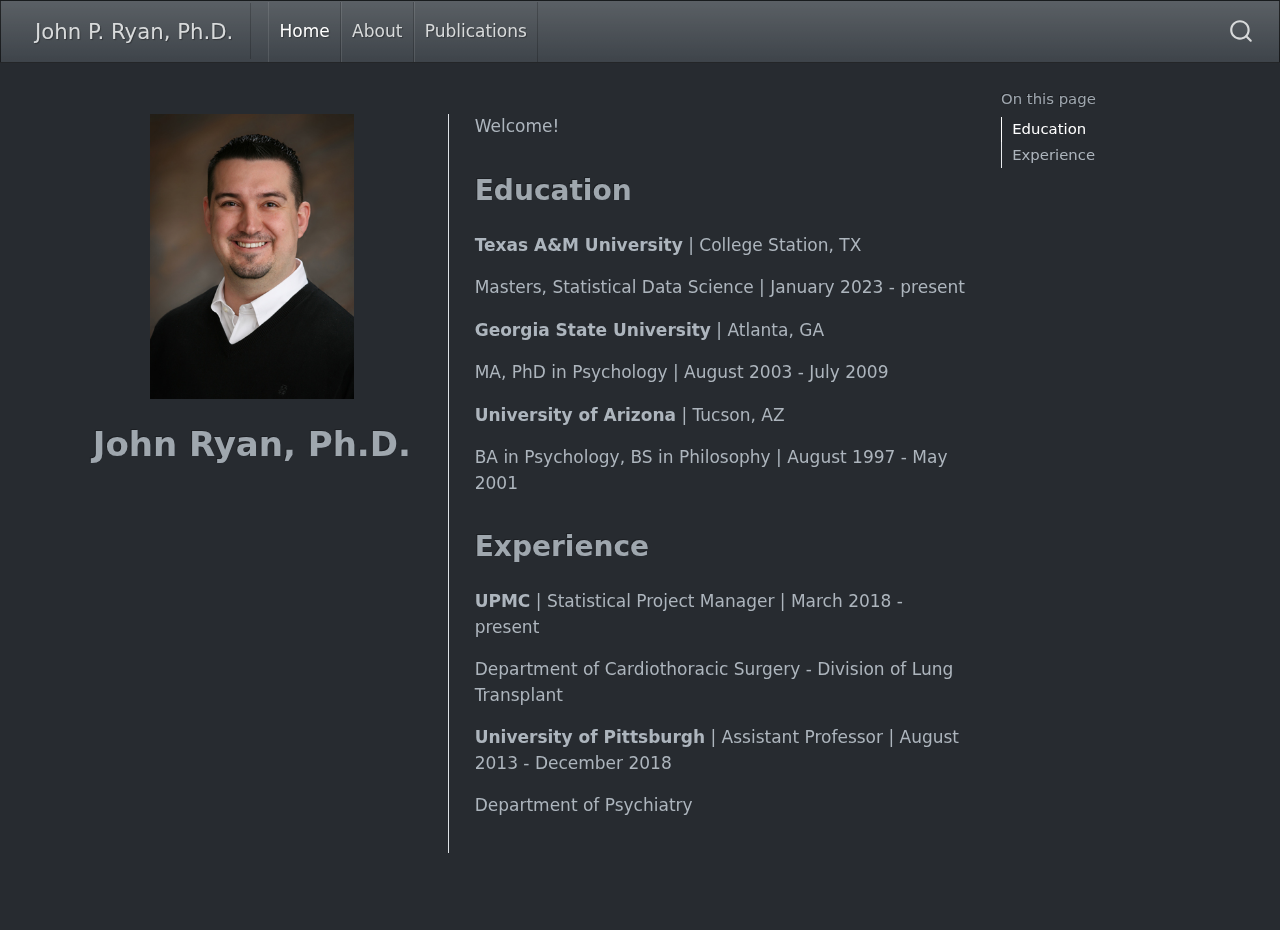
==== docs/index.html @ 3ddfb790 "12:10p" ====
<!DOCTYPE html>
<html xmlns="http://www.w3.org/1999/xhtml" lang="en" xml:lang="en"><head>

<meta charset="utf-8">
<meta name="generator" content="quarto-1.3.353">

<meta name="viewport" content="width=device-width, initial-scale=1.0, user-scalable=yes">


<title>John P. Ryan, Ph.D.&nbsp;- John Ryan, Ph.D.</title>
<style>
code{white-space: pre-wrap;}
span.smallcaps{font-variant: small-caps;}
div.columns{display: flex; gap: min(4vw, 1.5em);}
div.column{flex: auto; overflow-x: auto;}
div.hanging-indent{margin-left: 1.5em; text-indent: -1.5em;}
ul.task-list{list-style: none;}
ul.task-list li input[type="checkbox"] {
  width: 0.8em;
  margin: 0 0.8em 0.2em -1em; /* quarto-specific, see https://github.com/quarto-dev/quarto-cli/issues/4556 */ 
  vertical-align: middle;
}
</style>


<script src="site_libs/quarto-nav/quarto-nav.js"></script>
<script src="site_libs/quarto-nav/headroom.min.js"></script>
<script src="site_libs/clipboard/clipboard.min.js"></script>
<script src="site_libs/quarto-search/autocomplete.umd.js"></script>
<script src="site_libs/quarto-search/fuse.min.js"></script>
<script src="site_libs/quarto-search/quarto-search.js"></script>
<meta name="quarto:offset" content="./">
<script src="site_libs/quarto-html/quarto.js"></script>
<script src="site_libs/quarto-html/popper.min.js"></script>
<script src="site_libs/quarto-html/tippy.umd.min.js"></script>
<link href="site_libs/quarto-html/tippy.css" rel="stylesheet">
<link href="site_libs/quarto-html/quarto-syntax-highlighting-dark.css" rel="stylesheet" id="quarto-text-highlighting-styles">
<script src="site_libs/bootstrap/bootstrap.min.js"></script>
<link href="site_libs/bootstrap/bootstrap-icons.css" rel="stylesheet">
<link href="site_libs/bootstrap/bootstrap.min.css" rel="stylesheet" id="quarto-bootstrap" data-mode="dark">
<script id="quarto-search-options" type="application/json">{
  "location": "navbar",
  "copy-button": false,
  "collapse-after": 3,
  "panel-placement": "end",
  "type": "overlay",
  "limit": 20,
  "language": {
    "search-no-results-text": "No results",
    "search-matching-documents-text": "matching documents",
    "search-copy-link-title": "Copy link to search",
    "search-hide-matches-text": "Hide additional matches",
    "search-more-match-text": "more match in this document",
    "search-more-matches-text": "more matches in this document",
    "search-clear-button-title": "Clear",
    "search-detached-cancel-button-title": "Cancel",
    "search-submit-button-title": "Submit"
  }
}</script>


<link rel="stylesheet" href="styles.css">
</head>

<body class="nav-fixed">

<div id="quarto-search-results"></div>
  <header id="quarto-header" class="headroom fixed-top">
    <nav class="navbar navbar-expand-lg navbar-dark ">
      <div class="navbar-container container-fluid">
      <div class="navbar-brand-container">
    <a class="navbar-brand" href="./index.html">
    <span class="navbar-title">John P. Ryan, Ph.D.</span>
    </a>
  </div>
            <div id="quarto-search" class="" title="Search"></div>
          <button class="navbar-toggler" type="button" data-bs-toggle="collapse" data-bs-target="#navbarCollapse" aria-controls="navbarCollapse" aria-expanded="false" aria-label="Toggle navigation" onclick="if (window.quartoToggleHeadroom) { window.quartoToggleHeadroom(); }">
  <span class="navbar-toggler-icon"></span>
</button>
          <div class="collapse navbar-collapse" id="navbarCollapse">
            <ul class="navbar-nav navbar-nav-scroll me-auto">
  <li class="nav-item">
    <a class="nav-link active" href="./index.html" rel="" target="" aria-current="page">
 <span class="menu-text">Home</span></a>
  </li>  
  <li class="nav-item">
    <a class="nav-link" href="./about.html" rel="" target="">
 <span class="menu-text">About</span></a>
  </li>  
  <li class="nav-item">
    <a class="nav-link" href="./Publications.html" rel="" target="">
 <span class="menu-text">Publications</span></a>
  </li>  
</ul>
            <div class="quarto-navbar-tools ms-auto">
</div>
          </div> <!-- /navcollapse -->
      </div> <!-- /container-fluid -->
    </nav>
</header>
<!-- content -->
<div id="quarto-content" class="quarto-container page-columns page-rows-contents page-layout-full page-navbar">
<!-- sidebar -->
<!-- margin-sidebar -->
    <div id="quarto-margin-sidebar" class="sidebar margin-sidebar">
        <nav id="TOC" role="doc-toc" class="toc-active">
    <h2 id="toc-title">On this page</h2>
  <ul>
  <li><a href="#education" id="toc-education" class="nav-link active" data-scroll-target="#education">Education</a></li>
  <li><a href="#experience" id="toc-experience" class="nav-link" data-scroll-target="#experience">Experience</a></li>
  </ul>
</nav>
    </div>
<!-- main -->
<div class="quarto-about-trestles column-page-left">
  <div class="about-entity">
    <img src="headshot.JPG" class="about-image
  rectangle " style="width: 12em;">
<header id="title-block-header" class="quarto-title-block default">
<div class="quarto-title">
<h1 class="title">John Ryan, Ph.D.</h1>
</div>
<div class="quarto-title-meta">
  </div>
</header>
  </div>
  <div class="about-contents"><main class="content column-page-left" id="quarto-document-content">

<p>Welcome!</p>
<section id="education" class="level2">
<h2 data-anchor-id="education">Education</h2>
<p><strong>Texas A&amp;M University</strong> | College Station, TX</p>
<p>Masters, Statistical Data Science | January 2023 - present</p>
<p><strong>Georgia State University</strong> | Atlanta, GA</p>
<p>MA, PhD in Psychology | August 2003 - July 2009</p>
<p><strong>University of Arizona</strong> | Tucson, AZ</p>
<p>BA in Psychology, BS in Philosophy | August 1997 - May 2001</p>
</section>
<section id="experience" class="level2">
<h2 data-anchor-id="experience">Experience</h2>
<p><strong>UPMC</strong> | Statistical Project Manager | March 2018 - present</p>
<p>Department of Cardiothoracic Surgery - Division of Lung Transplant</p>
<p><strong>University of Pittsburgh</strong> | Assistant Professor | August 2013 - December 2018</p>
<p>Department of Psychiatry</p>


</section>
</main></div>
</div>
 <!-- /main -->
<script id="quarto-html-after-body" type="application/javascript">
window.document.addEventListener("DOMContentLoaded", function (event) {
  const toggleBodyColorMode = (bsSheetEl) => {
    const mode = bsSheetEl.getAttribute("data-mode");
    const bodyEl = window.document.querySelector("body");
    if (mode === "dark") {
      bodyEl.classList.add("quarto-dark");
      bodyEl.classList.remove("quarto-light");
    } else {
      bodyEl.classList.add("quarto-light");
      bodyEl.classList.remove("quarto-dark");
    }
  }
  const toggleBodyColorPrimary = () => {
    const bsSheetEl = window.document.querySelector("link#quarto-bootstrap");
    if (bsSheetEl) {
      toggleBodyColorMode(bsSheetEl);
    }
  }
  toggleBodyColorPrimary();  
  const isCodeAnnotation = (el) => {
    for (const clz of el.classList) {
      if (clz.startsWith('code-annotation-')) {                     
        return true;
      }
    }
    return false;
  }
  const clipboard = new window.ClipboardJS('.code-copy-button', {
    text: function(trigger) {
      const codeEl = trigger.previousElementSibling.cloneNode(true);
      for (const childEl of codeEl.children) {
        if (isCodeAnnotation(childEl)) {
          childEl.remove();
        }
      }
      return codeEl.innerText;
    }
  });
  clipboard.on('success', function(e) {
    // button target
    const button = e.trigger;
    // don't keep focus
    button.blur();
    // flash "checked"
    button.classList.add('code-copy-button-checked');
    var currentTitle = button.getAttribute("title");
    button.setAttribute("title", "Copied!");
    let tooltip;
    if (window.bootstrap) {
      button.setAttribute("data-bs-toggle", "tooltip");
      button.setAttribute("data-bs-placement", "left");
      button.setAttribute("data-bs-title", "Copied!");
      tooltip = new bootstrap.Tooltip(button, 
        { trigger: "manual", 
          customClass: "code-copy-button-tooltip",
          offset: [0, -8]});
      tooltip.show();    
    }
    setTimeout(function() {
      if (tooltip) {
        tooltip.hide();
        button.removeAttribute("data-bs-title");
        button.removeAttribute("data-bs-toggle");
        button.removeAttribute("data-bs-placement");
      }
      button.setAttribute("title", currentTitle);
      button.classList.remove('code-copy-button-checked');
    }, 1000);
    // clear code selection
    e.clearSelection();
  });
  function tippyHover(el, contentFn) {
    const config = {
      allowHTML: true,
      content: contentFn,
      maxWidth: 500,
      delay: 100,
      arrow: false,
      appendTo: function(el) {
          return el.parentElement;
      },
      interactive: true,
      interactiveBorder: 10,
      theme: 'quarto',
      placement: 'bottom-start'
    };
    window.tippy(el, config); 
  }
  const noterefs = window.document.querySelectorAll('a[role="doc-noteref"]');
  for (var i=0; i<noterefs.length; i++) {
    const ref = noterefs[i];
    tippyHover(ref, function() {
      // use id or data attribute instead here
      let href = ref.getAttribute('data-footnote-href') || ref.getAttribute('href');
      try { href = new URL(href).hash; } catch {}
      const id = href.replace(/^#\/?/, "");
      const note = window.document.getElementById(id);
      return note.innerHTML;
    });
  }
      let selectedAnnoteEl;
      const selectorForAnnotation = ( cell, annotation) => {
        let cellAttr = 'data-code-cell="' + cell + '"';
        let lineAttr = 'data-code-annotation="' +  annotation + '"';
        const selector = 'span[' + cellAttr + '][' + lineAttr + ']';
        return selector;
      }
      const selectCodeLines = (annoteEl) => {
        const doc = window.document;
        const targetCell = annoteEl.getAttribute("data-target-cell");
        const targetAnnotation = annoteEl.getAttribute("data-target-annotation");
        const annoteSpan = window.document.querySelector(selectorForAnnotation(targetCell, targetAnnotation));
        const lines = annoteSpan.getAttribute("data-code-lines").split(",");
        const lineIds = lines.map((line) => {
          return targetCell + "-" + line;
        })
        let top = null;
        let height = null;
        let parent = null;
        if (lineIds.length > 0) {
            //compute the position of the single el (top and bottom and make a div)
            const el = window.document.getElementById(lineIds[0]);
            top = el.offsetTop;
            height = el.offsetHeight;
            parent = el.parentElement.parentElement;
          if (lineIds.length > 1) {
            const lastEl = window.document.getElementById(lineIds[lineIds.length - 1]);
            const bottom = lastEl.offsetTop + lastEl.offsetHeight;
            height = bottom - top;
          }
          if (top !== null && height !== null && parent !== null) {
            // cook up a div (if necessary) and position it 
            let div = window.document.getElementById("code-annotation-line-highlight");
            if (div === null) {
              div = window.document.createElement("div");
              div.setAttribute("id", "code-annotation-line-highlight");
              div.style.position = 'absolute';
              parent.appendChild(div);
            }
            div.style.top = top - 2 + "px";
            div.style.height = height + 4 + "px";
            let gutterDiv = window.document.getElementById("code-annotation-line-highlight-gutter");
            if (gutterDiv === null) {
              gutterDiv = window.document.createElement("div");
              gutterDiv.setAttribute("id", "code-annotation-line-highlight-gutter");
              gutterDiv.style.position = 'absolute';
              const codeCell = window.document.getElementById(targetCell);
              const gutter = codeCell.querySelector('.code-annotation-gutter');
              gutter.appendChild(gutterDiv);
            }
            gutterDiv.style.top = top - 2 + "px";
            gutterDiv.style.height = height + 4 + "px";
          }
          selectedAnnoteEl = annoteEl;
        }
      };
      const unselectCodeLines = () => {
        const elementsIds = ["code-annotation-line-highlight", "code-annotation-line-highlight-gutter"];
        elementsIds.forEach((elId) => {
          const div = window.document.getElementById(elId);
          if (div) {
            div.remove();
          }
        });
        selectedAnnoteEl = undefined;
      };
      // Attach click handler to the DT
      const annoteDls = window.document.querySelectorAll('dt[data-target-cell]');
      for (const annoteDlNode of annoteDls) {
        annoteDlNode.addEventListener('click', (event) => {
          const clickedEl = event.target;
          if (clickedEl !== selectedAnnoteEl) {
            unselectCodeLines();
            const activeEl = window.document.querySelector('dt[data-target-cell].code-annotation-active');
            if (activeEl) {
              activeEl.classList.remove('code-annotation-active');
            }
            selectCodeLines(clickedEl);
            clickedEl.classList.add('code-annotation-active');
          } else {
            // Unselect the line
            unselectCodeLines();
            clickedEl.classList.remove('code-annotation-active');
          }
        });
      }
  const findCites = (el) => {
    const parentEl = el.parentElement;
    if (parentEl) {
      const cites = parentEl.dataset.cites;
      if (cites) {
        return {
          el,
          cites: cites.split(' ')
        };
      } else {
        return findCites(el.parentElement)
      }
    } else {
      return undefined;
    }
  };
  var bibliorefs = window.document.querySelectorAll('a[role="doc-biblioref"]');
  for (var i=0; i<bibliorefs.length; i++) {
    const ref = bibliorefs[i];
    const citeInfo = findCites(ref);
    if (citeInfo) {
      tippyHover(citeInfo.el, function() {
        var popup = window.document.createElement('div');
        citeInfo.cites.forEach(function(cite) {
          var citeDiv = window.document.createElement('div');
          citeDiv.classList.add('hanging-indent');
          citeDiv.classList.add('csl-entry');
          var biblioDiv = window.document.getElementById('ref-' + cite);
          if (biblioDiv) {
            citeDiv.innerHTML = biblioDiv.innerHTML;
          }
          popup.appendChild(citeDiv);
        });
        return popup.innerHTML;
      });
    }
  }
});
</script>
</div> <!-- /content -->



</body></html>
---- docs/site_libs/quarto-html/tippy.css ----
.tippy-box[data-animation=fade][data-state=hidden]{opacity:0}[data-tippy-root]{max-width:calc(100vw - 10px)}.tippy-box{position:relative;background-color:#333;color:#fff;border-radius:4px;font-size:14px;line-height:1.4;white-space:normal;outline:0;transition-property:transform,visibility,opacity}.tippy-box[data-placement^=top]>.tippy-arrow{bottom:0}.tippy-box[data-placement^=top]>.tippy-arrow:before{bottom:-7px;left:0;border-width:8px 8px 0;border-top-color:initial;transform-origin:center top}.tippy-box[data-placement^=bottom]>.tippy-arrow{top:0}.tippy-box[data-placement^=bottom]>.tippy-arrow:before{top:-7px;left:0;border-width:0 8px 8px;border-bottom-color:initial;transform-origin:center bottom}.tippy-box[data-placement^=left]>.tippy-arrow{right:0}.tippy-box[data-placement^=left]>.tippy-arrow:before{border-width:8px 0 8px 8px;border-left-color:initial;right:-7px;transform-origin:center left}.tippy-box[data-placement^=right]>.tippy-arrow{left:0}.tippy-box[data-placement^=right]>.tippy-arrow:before{left:-7px;border-width:8px 8px 8px 0;border-right-color:initial;transform-origin:center right}.tippy-box[data-inertia][data-state=visible]{transition-timing-function:cubic-bezier(.54,1.5,.38,1.11)}.tippy-arrow{width:16px;height:16px;color:#333}.tippy-arrow:before{content:"";position:absolute;border-color:transparent;border-style:solid}.tippy-content{position:relative;padding:5px 9px;z-index:1}
---- docs/site_libs/quarto-html/quarto-syntax-highlighting-dark.css ----
/* quarto syntax highlight colors */
:root {
  --quarto-hl-al-color: #f07178;
  --quarto-hl-an-color: #d4d0ab;
  --quarto-hl-at-color: #00e0e0;
  --quarto-hl-bn-color: #d4d0ab;
  --quarto-hl-bu-color: #abe338;
  --quarto-hl-ch-color: #abe338;
  --quarto-hl-co-color: #f8f8f2;
  --quarto-hl-cv-color: #ffd700;
  --quarto-hl-cn-color: #ffd700;
  --quarto-hl-cf-color: #ffa07a;
  --quarto-hl-dt-color: #ffa07a;
  --quarto-hl-dv-color: #d4d0ab;
  --quarto-hl-do-color: #f8f8f2;
  --quarto-hl-er-color: #f07178;
  --quarto-hl-ex-color: #00e0e0;
  --quarto-hl-fl-color: #d4d0ab;
  --quarto-hl-fu-color: #ffa07a;
  --quarto-hl-im-color: #abe338;
  --quarto-hl-in-color: #d4d0ab;
  --quarto-hl-kw-color: #ffa07a;
  --quarto-hl-op-color: #ffa07a;
  --quarto-hl-ot-color: #00e0e0;
  --quarto-hl-pp-color: #dcc6e0;
  --quarto-hl-re-color: #00e0e0;
  --quarto-hl-sc-color: #abe338;
  --quarto-hl-ss-color: #abe338;
  --quarto-hl-st-color: #abe338;
  --quarto-hl-va-color: #00e0e0;
  --quarto-hl-vs-color: #abe338;
  --quarto-hl-wa-color: #dcc6e0;
}

/* other quarto variables */
:root {
  --quarto-font-monospace: SFMono-Regular, Menlo, Monaco, Consolas, "Liberation Mono", "Courier New", monospace;
}

code span.al {
  background-color: #2a0f15;
  font-weight: bold;
  color: #f07178;
}

code span.an {
  color: #d4d0ab;
}

code span.at {
  color: #00e0e0;
}

code span.bn {
  color: #d4d0ab;
}

code span.bu {
  color: #abe338;
}

code span.ch {
  color: #abe338;
}

code span.co {
  font-style: italic;
  color: #f8f8f2;
}

code span.cv {
  color: #ffd700;
}

code span.cn {
  color: #ffd700;
}

code span.cf {
  font-weight: bold;
  color: #ffa07a;
}

code span.dt {
  color: #ffa07a;
}

code span.dv {
  color: #d4d0ab;
}

code span.do {
  color: #f8f8f2;
}

code span.er {
  color: #f07178;
  text-decoration: underline;
}

code span.ex {
  font-weight: bold;
  color: #00e0e0;
}

code span.fl {
  color: #d4d0ab;
}

code span.fu {
  color: #ffa07a;
}

code span.im {
  color: #abe338;
}

code span.in {
  color: #d4d0ab;
}

code span.kw {
  font-weight: bold;
  color: #ffa07a;
}

pre > code.sourceCode > span {
  color: #f8f8f2;
}

code span {
  color: #f8f8f2;
}

code.sourceCode > span {
  color: #f8f8f2;
}

div.sourceCode,
div.sourceCode pre.sourceCode {
  color: #f8f8f2;
}

code span.op {
  color: #ffa07a;
}

code span.ot {
  color: #00e0e0;
}

code span.pp {
  color: #dcc6e0;
}

code span.re {
  background-color: #f8f8f2;
  color: #00e0e0;
}

code span.sc {
  color: #abe338;
}

code span.ss {
  color: #abe338;
}

code span.st {
  color: #abe338;
}

code span.va {
  color: #00e0e0;
}

code span.vs {
  color: #abe338;
}

code span.wa {
  color: #dcc6e0;
}

.prevent-inlining {
  content: "</";
}

/*# sourceMappingURL=935a306eefa94366c21e1a970dddb765.css.map */
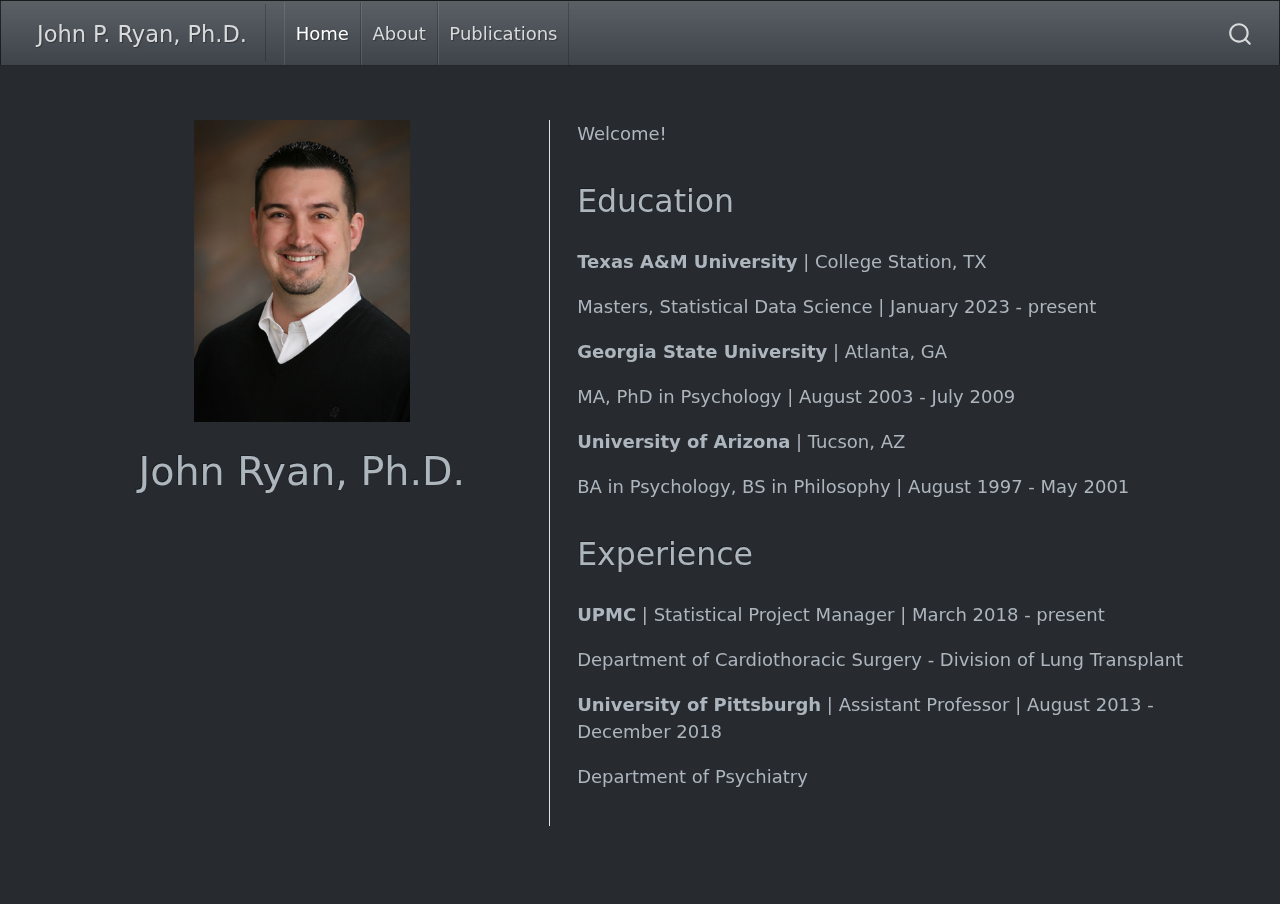
==== commit d6c504eb: "12:12p" ====
--- a/docs/index.html
+++ b/docs/index.html
@@ -2,7 +2,7 @@
 <html xmlns="http://www.w3.org/1999/xhtml" lang="en" xml:lang="en"><head>
 
 <meta charset="utf-8">
-<meta name="generator" content="quarto-1.3.353">
+<meta name="generator" content="quarto-1.1.163">
 
 <meta name="viewport" content="width=device-width, initial-scale=1.0, user-scalable=yes">
 
@@ -17,7 +17,7 @@
 ul.task-list{list-style: none;}
 ul.task-list li input[type="checkbox"] {
   width: 0.8em;
-  margin: 0 0.8em 0.2em -1em; /* quarto-specific, see https://github.com/quarto-dev/quarto-cli/issues/4556 */ 
+  margin: 0 0.8em 0.2em -1.6em;
   vertical-align: middle;
 }
 </style>
@@ -73,27 +73,22 @@
     <span class="navbar-title">John P. Ryan, Ph.D.</span>
     </a>
   </div>
-            <div id="quarto-search" class="" title="Search"></div>
           <button class="navbar-toggler" type="button" data-bs-toggle="collapse" data-bs-target="#navbarCollapse" aria-controls="navbarCollapse" aria-expanded="false" aria-label="Toggle navigation" onclick="if (window.quartoToggleHeadroom) { window.quartoToggleHeadroom(); }">
   <span class="navbar-toggler-icon"></span>
 </button>
           <div class="collapse navbar-collapse" id="navbarCollapse">
             <ul class="navbar-nav navbar-nav-scroll me-auto">
   <li class="nav-item">
-    <a class="nav-link active" href="./index.html" rel="" target="" aria-current="page">
- <span class="menu-text">Home</span></a>
+    <a class="nav-link active" href="./index.html" aria-current="page">Home</a>
   </li>  
   <li class="nav-item">
-    <a class="nav-link" href="./about.html" rel="" target="">
- <span class="menu-text">About</span></a>
+    <a class="nav-link" href="./about.html">About</a>
   </li>  
   <li class="nav-item">
-    <a class="nav-link" href="./Publications.html" rel="" target="">
- <span class="menu-text">Publications</span></a>
+    <a class="nav-link" href="./Publications.html">Publications</a>
   </li>  
 </ul>
-            <div class="quarto-navbar-tools ms-auto">
-</div>
+              <div id="quarto-search" class="" title="Search"></div>
           </div> <!-- /navcollapse -->
       </div> <!-- /container-fluid -->
     </nav>
@@ -102,17 +97,9 @@
 <div id="quarto-content" class="quarto-container page-columns page-rows-contents page-layout-full page-navbar">
 <!-- sidebar -->
 <!-- margin-sidebar -->
-    <div id="quarto-margin-sidebar" class="sidebar margin-sidebar">
-        <nav id="TOC" role="doc-toc" class="toc-active">
-    <h2 id="toc-title">On this page</h2>
-  <ul>
-  <li><a href="#education" id="toc-education" class="nav-link active" data-scroll-target="#education">Education</a></li>
-  <li><a href="#experience" id="toc-experience" class="nav-link" data-scroll-target="#experience">Experience</a></li>
-  </ul>
-</nav>
-    </div>
+    
 <!-- main -->
-<div class="quarto-about-trestles column-page-left">
+<div class="quarto-about-trestles column-page">
   <div class="about-entity">
     <img src="headshot.JPG" class="about-image
   rectangle " style="width: 12em;">
@@ -124,8 +111,7 @@
   </div>
 </header>
   </div>
-  <div class="about-contents"><main class="content column-page-left" id="quarto-document-content">
-
+  <div class="about-contents"><main class="content column-page" id="quarto-document-content">
 <p>Welcome!</p>
 <section id="education" class="level2">
 <h2 data-anchor-id="education">Education</h2>
@@ -168,23 +154,9 @@
     }
   }
   toggleBodyColorPrimary();  
-  const isCodeAnnotation = (el) => {
-    for (const clz of el.classList) {
-      if (clz.startsWith('code-annotation-')) {                     
-        return true;
-      }
-    }
-    return false;
-  }
   const clipboard = new window.ClipboardJS('.code-copy-button', {
-    text: function(trigger) {
-      const codeEl = trigger.previousElementSibling.cloneNode(true);
-      for (const childEl of codeEl.children) {
-        if (isCodeAnnotation(childEl)) {
-          childEl.remove();
-        }
-      }
-      return codeEl.innerText;
+    target: function(trigger) {
+      return trigger.previousElementSibling;
     }
   });
   clipboard.on('success', function(e) {
@@ -196,24 +168,7 @@
     button.classList.add('code-copy-button-checked');
     var currentTitle = button.getAttribute("title");
     button.setAttribute("title", "Copied!");
-    let tooltip;
-    if (window.bootstrap) {
-      button.setAttribute("data-bs-toggle", "tooltip");
-      button.setAttribute("data-bs-placement", "left");
-      button.setAttribute("data-bs-title", "Copied!");
-      tooltip = new bootstrap.Tooltip(button, 
-        { trigger: "manual", 
-          customClass: "code-copy-button-tooltip",
-          offset: [0, -8]});
-      tooltip.show();    
-    }
     setTimeout(function() {
-      if (tooltip) {
-        tooltip.hide();
-        button.removeAttribute("data-bs-title");
-        button.removeAttribute("data-bs-toggle");
-        button.removeAttribute("data-bs-placement");
-      }
       button.setAttribute("title", currentTitle);
       button.classList.remove('code-copy-button-checked');
     }, 1000);
@@ -249,128 +204,24 @@
       return note.innerHTML;
     });
   }
-      let selectedAnnoteEl;
-      const selectorForAnnotation = ( cell, annotation) => {
-        let cellAttr = 'data-code-cell="' + cell + '"';
-        let lineAttr = 'data-code-annotation="' +  annotation + '"';
-        const selector = 'span[' + cellAttr + '][' + lineAttr + ']';
-        return selector;
-      }
-      const selectCodeLines = (annoteEl) => {
-        const doc = window.document;
-        const targetCell = annoteEl.getAttribute("data-target-cell");
-        const targetAnnotation = annoteEl.getAttribute("data-target-annotation");
-        const annoteSpan = window.document.querySelector(selectorForAnnotation(targetCell, targetAnnotation));
-        const lines = annoteSpan.getAttribute("data-code-lines").split(",");
-        const lineIds = lines.map((line) => {
-          return targetCell + "-" + line;
-        })
-        let top = null;
-        let height = null;
-        let parent = null;
-        if (lineIds.length > 0) {
-            //compute the position of the single el (top and bottom and make a div)
-            const el = window.document.getElementById(lineIds[0]);
-            top = el.offsetTop;
-            height = el.offsetHeight;
-            parent = el.parentElement.parentElement;
-          if (lineIds.length > 1) {
-            const lastEl = window.document.getElementById(lineIds[lineIds.length - 1]);
-            const bottom = lastEl.offsetTop + lastEl.offsetHeight;
-            height = bottom - top;
-          }
-          if (top !== null && height !== null && parent !== null) {
-            // cook up a div (if necessary) and position it 
-            let div = window.document.getElementById("code-annotation-line-highlight");
-            if (div === null) {
-              div = window.document.createElement("div");
-              div.setAttribute("id", "code-annotation-line-highlight");
-              div.style.position = 'absolute';
-              parent.appendChild(div);
-            }
-            div.style.top = top - 2 + "px";
-            div.style.height = height + 4 + "px";
-            let gutterDiv = window.document.getElementById("code-annotation-line-highlight-gutter");
-            if (gutterDiv === null) {
-              gutterDiv = window.document.createElement("div");
-              gutterDiv.setAttribute("id", "code-annotation-line-highlight-gutter");
-              gutterDiv.style.position = 'absolute';
-              const codeCell = window.document.getElementById(targetCell);
-              const gutter = codeCell.querySelector('.code-annotation-gutter');
-              gutter.appendChild(gutterDiv);
-            }
-            gutterDiv.style.top = top - 2 + "px";
-            gutterDiv.style.height = height + 4 + "px";
-          }
-          selectedAnnoteEl = annoteEl;
-        }
-      };
-      const unselectCodeLines = () => {
-        const elementsIds = ["code-annotation-line-highlight", "code-annotation-line-highlight-gutter"];
-        elementsIds.forEach((elId) => {
-          const div = window.document.getElementById(elId);
-          if (div) {
-            div.remove();
-          }
-        });
-        selectedAnnoteEl = undefined;
-      };
-      // Attach click handler to the DT
-      const annoteDls = window.document.querySelectorAll('dt[data-target-cell]');
-      for (const annoteDlNode of annoteDls) {
-        annoteDlNode.addEventListener('click', (event) => {
-          const clickedEl = event.target;
-          if (clickedEl !== selectedAnnoteEl) {
-            unselectCodeLines();
-            const activeEl = window.document.querySelector('dt[data-target-cell].code-annotation-active');
-            if (activeEl) {
-              activeEl.classList.remove('code-annotation-active');
-            }
-            selectCodeLines(clickedEl);
-            clickedEl.classList.add('code-annotation-active');
-          } else {
-            // Unselect the line
-            unselectCodeLines();
-            clickedEl.classList.remove('code-annotation-active');
-          }
-        });
-      }
-  const findCites = (el) => {
-    const parentEl = el.parentElement;
-    if (parentEl) {
-      const cites = parentEl.dataset.cites;
-      if (cites) {
-        return {
-          el,
-          cites: cites.split(' ')
-        };
-      } else {
-        return findCites(el.parentElement)
-      }
-    } else {
-      return undefined;
-    }
-  };
   var bibliorefs = window.document.querySelectorAll('a[role="doc-biblioref"]');
   for (var i=0; i<bibliorefs.length; i++) {
     const ref = bibliorefs[i];
-    const citeInfo = findCites(ref);
-    if (citeInfo) {
-      tippyHover(citeInfo.el, function() {
-        var popup = window.document.createElement('div');
-        citeInfo.cites.forEach(function(cite) {
-          var citeDiv = window.document.createElement('div');
-          citeDiv.classList.add('hanging-indent');
-          citeDiv.classList.add('csl-entry');
-          var biblioDiv = window.document.getElementById('ref-' + cite);
-          if (biblioDiv) {
-            citeDiv.innerHTML = biblioDiv.innerHTML;
-          }
-          popup.appendChild(citeDiv);
-        });
-        return popup.innerHTML;
+    const cites = ref.parentNode.getAttribute('data-cites').split(' ');
+    tippyHover(ref, function() {
+      var popup = window.document.createElement('div');
+      cites.forEach(function(cite) {
+        var citeDiv = window.document.createElement('div');
+        citeDiv.classList.add('hanging-indent');
+        citeDiv.classList.add('csl-entry');
+        var biblioDiv = window.document.getElementById('ref-' + cite);
+        if (biblioDiv) {
+          citeDiv.innerHTML = biblioDiv.innerHTML;
+        }
+        popup.appendChild(citeDiv);
       });
-    }
+      return popup.innerHTML;
+    });
   }
 });
 </script>
--- a/docs/site_libs/quarto-html/quarto-syntax-highlighting-dark.css
+++ b/docs/site_libs/quarto-html/quarto-syntax-highlighting-dark.css
@@ -38,7 +38,6 @@
 }
 
 code span.al {
-  background-color: #2a0f15;
   font-weight: bold;
   color: #f07178;
 }
@@ -154,7 +153,6 @@
 }
 
 code span.re {
-  background-color: #f8f8f2;
   color: #00e0e0;
 }
 
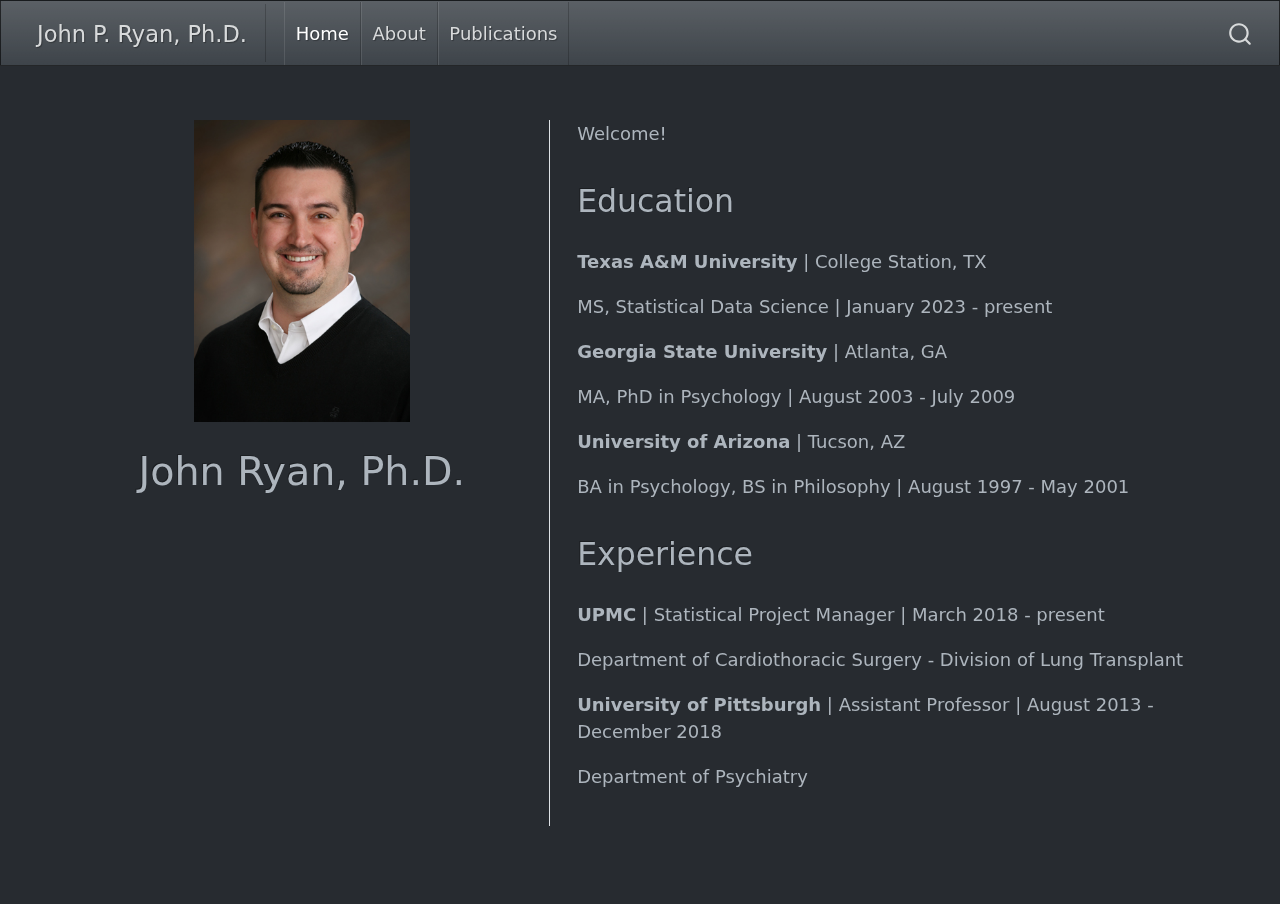
==== commit e6051495: "12:14p" ====
--- a/docs/index.html
+++ b/docs/index.html
@@ -116,7 +116,7 @@
 <section id="education" class="level2">
 <h2 data-anchor-id="education">Education</h2>
 <p><strong>Texas A&amp;M University</strong> | College Station, TX</p>
-<p>Masters, Statistical Data Science | January 2023 - present</p>
+<p>MS, Statistical Data Science | January 2023 - present</p>
 <p><strong>Georgia State University</strong> | Atlanta, GA</p>
 <p>MA, PhD in Psychology | August 2003 - July 2009</p>
 <p><strong>University of Arizona</strong> | Tucson, AZ</p>
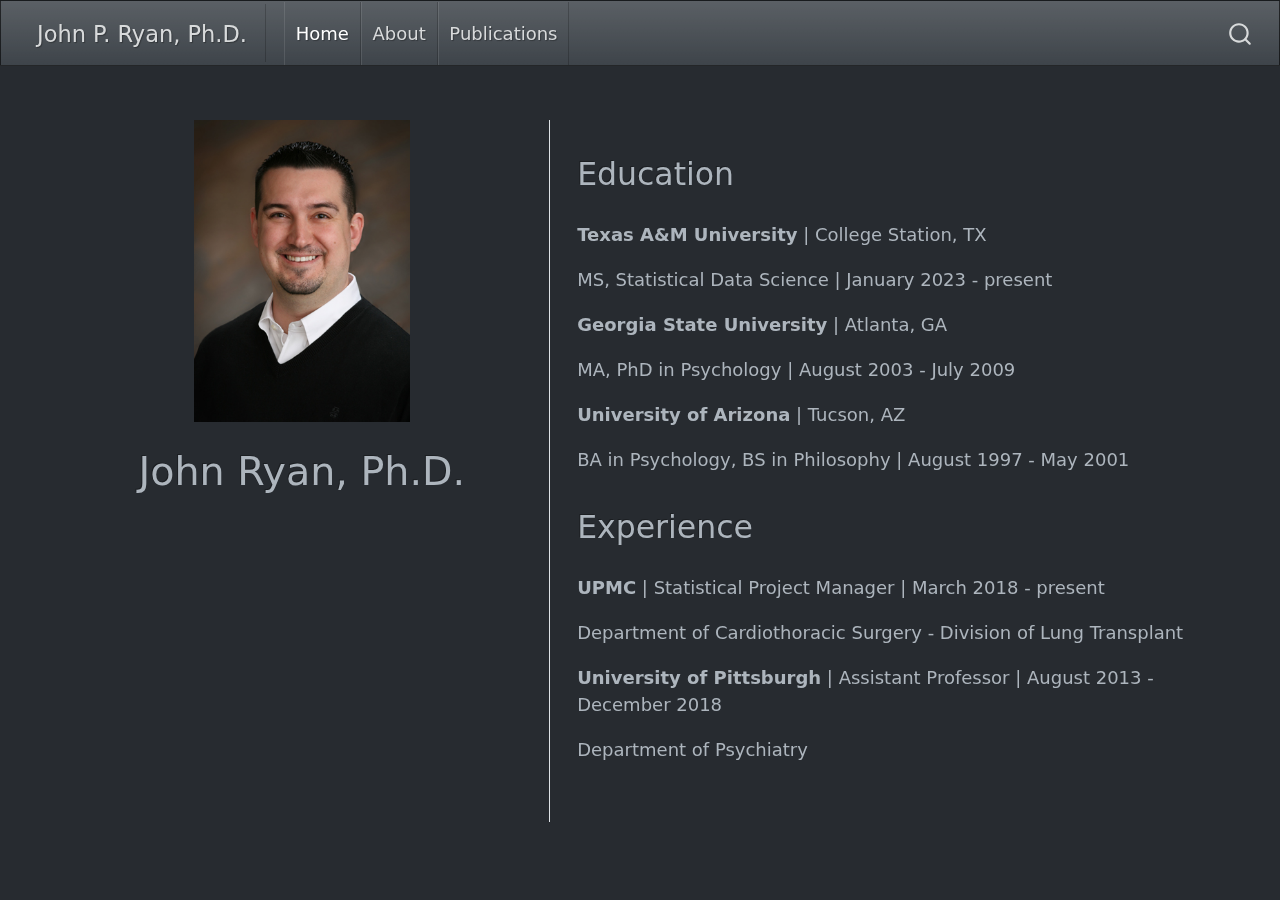
==== commit 8235e98f: "about page, publications" ====
--- a/docs/index.html
+++ b/docs/index.html
@@ -112,7 +112,6 @@
 </header>
   </div>
   <div class="about-contents"><main class="content column-page" id="quarto-document-content">
-<p>Welcome!</p>
 <section id="education" class="level2">
 <h2 data-anchor-id="education">Education</h2>
 <p><strong>Texas A&amp;M University</strong> | College Station, TX</p>
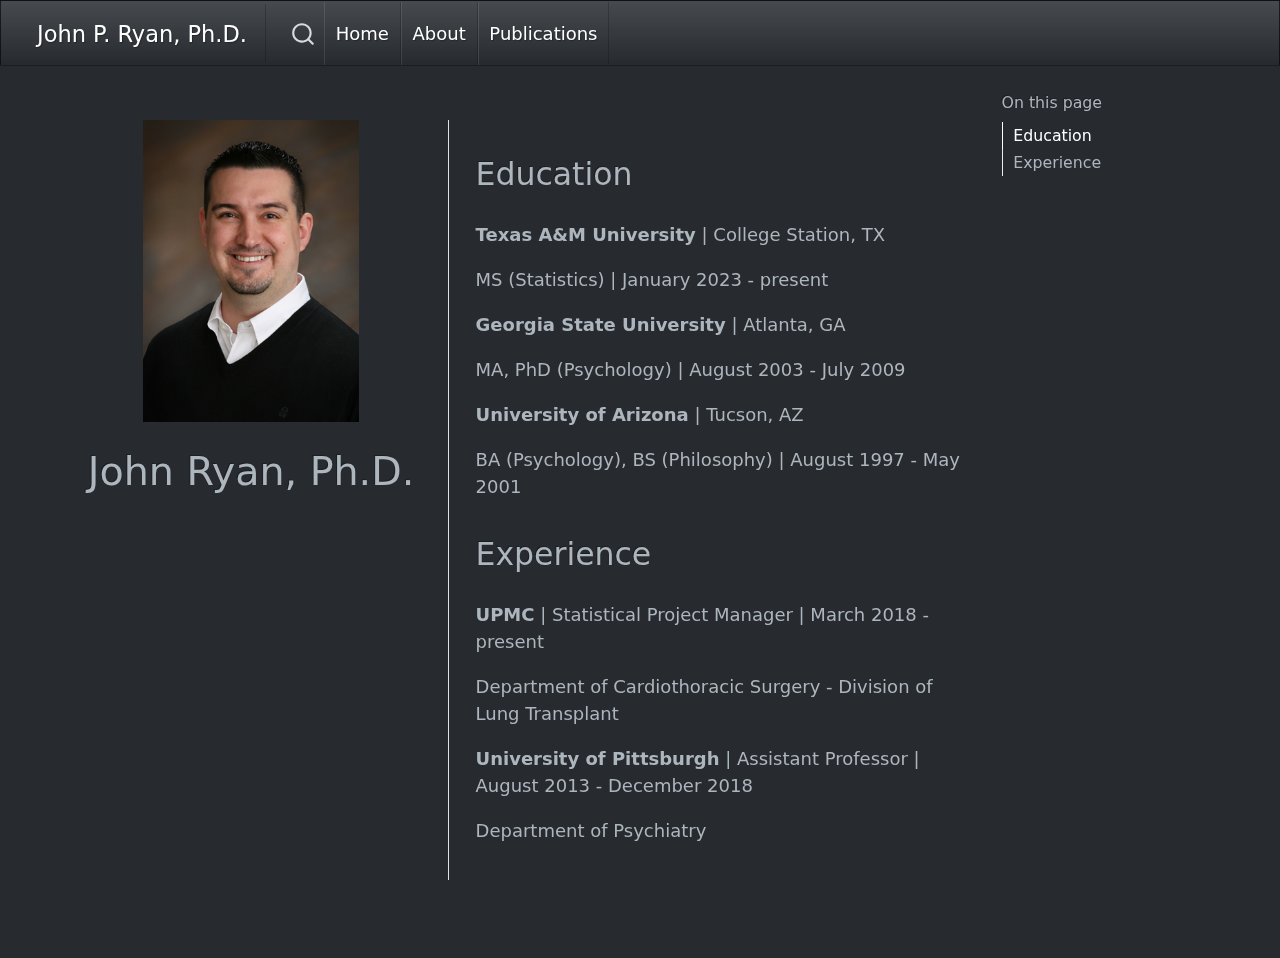
==== commit 3327bf12: "Add files via upload" ====
--- a/docs/index.html
+++ b/docs/index.html
@@ -2,7 +2,7 @@
 <html xmlns="http://www.w3.org/1999/xhtml" lang="en" xml:lang="en"><head>
 
 <meta charset="utf-8">
-<meta name="generator" content="quarto-1.1.163">
+<meta name="generator" content="quarto-1.4.549">
 
 <meta name="viewport" content="width=device-width, initial-scale=1.0, user-scalable=yes">
 
@@ -17,7 +17,7 @@
 ul.task-list{list-style: none;}
 ul.task-list li input[type="checkbox"] {
   width: 0.8em;
-  margin: 0 0.8em 0.2em -1.6em;
+  margin: 0 0.8em 0.2em -1em; /* quarto-specific, see https://github.com/quarto-dev/quarto-cli/issues/4556 */ 
   vertical-align: middle;
 }
 </style>
@@ -44,7 +44,13 @@
   "collapse-after": 3,
   "panel-placement": "end",
   "type": "overlay",
-  "limit": 20,
+  "limit": 50,
+  "keyboard-shortcut": [
+    "f",
+    "/",
+    "s"
+  ],
+  "show-item-context": false,
   "language": {
     "search-no-results-text": "No results",
     "search-matching-documents-text": "matching documents",
@@ -53,8 +59,10 @@
     "search-more-match-text": "more match in this document",
     "search-more-matches-text": "more matches in this document",
     "search-clear-button-title": "Clear",
+    "search-text-placeholder": "",
     "search-detached-cancel-button-title": "Cancel",
-    "search-submit-button-title": "Submit"
+    "search-submit-button-title": "Submit",
+    "search-label": "Search"
   }
 }</script>
 
@@ -66,30 +74,35 @@
 
 <div id="quarto-search-results"></div>
   <header id="quarto-header" class="headroom fixed-top">
-    <nav class="navbar navbar-expand-lg navbar-dark ">
+    <nav class="navbar navbar-expand-lg " data-bs-theme="dark">
       <div class="navbar-container container-fluid">
-      <div class="navbar-brand-container">
+      <div class="navbar-brand-container mx-auto">
     <a class="navbar-brand" href="./index.html">
     <span class="navbar-title">John P. Ryan, Ph.D.</span>
     </a>
   </div>
+            <div id="quarto-search" class="" title="Search"></div>
           <button class="navbar-toggler" type="button" data-bs-toggle="collapse" data-bs-target="#navbarCollapse" aria-controls="navbarCollapse" aria-expanded="false" aria-label="Toggle navigation" onclick="if (window.quartoToggleHeadroom) { window.quartoToggleHeadroom(); }">
   <span class="navbar-toggler-icon"></span>
 </button>
           <div class="collapse navbar-collapse" id="navbarCollapse">
             <ul class="navbar-nav navbar-nav-scroll me-auto">
   <li class="nav-item">
-    <a class="nav-link active" href="./index.html" aria-current="page">Home</a>
+    <a class="nav-link active" href="./index.html" aria-current="page"> 
+<span class="menu-text">Home</span></a>
   </li>  
   <li class="nav-item">
-    <a class="nav-link" href="./about.html">About</a>
+    <a class="nav-link" href="./about.html"> 
+<span class="menu-text">About</span></a>
   </li>  
   <li class="nav-item">
-    <a class="nav-link" href="./Publications.html">Publications</a>
+    <a class="nav-link" href="./Publications.html"> 
+<span class="menu-text">Publications</span></a>
   </li>  
 </ul>
-              <div id="quarto-search" class="" title="Search"></div>
           </div> <!-- /navcollapse -->
+          <div class="quarto-navbar-tools">
+</div>
       </div> <!-- /container-fluid -->
     </nav>
 </header>
@@ -97,9 +110,17 @@
 <div id="quarto-content" class="quarto-container page-columns page-rows-contents page-layout-full page-navbar">
 <!-- sidebar -->
 <!-- margin-sidebar -->
-    
+    <div id="quarto-margin-sidebar" class="sidebar margin-sidebar">
+        <nav id="TOC" role="doc-toc" class="toc-active">
+    <h2 id="toc-title">On this page</h2>
+  <ul>
+  <li><a href="#education" id="toc-education" class="nav-link active" data-scroll-target="#education">Education</a></li>
+  <li><a href="#experience" id="toc-experience" class="nav-link" data-scroll-target="#experience">Experience</a></li>
+  </ul>
+</nav>
+    </div>
 <!-- main -->
-<div class="quarto-about-trestles column-page">
+<div class="quarto-about-trestles content column-page-left">
   <div class="about-entity">
     <img src="headshot.JPG" class="about-image
   rectangle " style="width: 12em;">
@@ -107,19 +128,20 @@
 <div class="quarto-title">
 <h1 class="title">John Ryan, Ph.D.</h1>
 </div>
-<div class="quarto-title-meta">
+<div class="quarto-title-meta column-page-left">
   </div>
 </header>
   </div>
-  <div class="about-contents"><main class="content column-page" id="quarto-document-content">
+  <div class="about-contents"><main class="content column-page-left" id="quarto-document-content">
+
 <section id="education" class="level2">
 <h2 data-anchor-id="education">Education</h2>
 <p><strong>Texas A&amp;M University</strong> | College Station, TX</p>
-<p>MS, Statistical Data Science | January 2023 - present</p>
+<p>MS (Statistics) | January 2023 - present</p>
 <p><strong>Georgia State University</strong> | Atlanta, GA</p>
-<p>MA, PhD in Psychology | August 2003 - July 2009</p>
+<p>MA, PhD (Psychology) | August 2003 - July 2009</p>
 <p><strong>University of Arizona</strong> | Tucson, AZ</p>
-<p>BA in Psychology, BS in Philosophy | August 1997 - May 2001</p>
+<p>BA (Psychology), BS (Philosophy) | August 1997 - May 2001</p>
 </section>
 <section id="experience" class="level2">
 <h2 data-anchor-id="experience">Experience</h2>
@@ -153,9 +175,23 @@
     }
   }
   toggleBodyColorPrimary();  
+  const isCodeAnnotation = (el) => {
+    for (const clz of el.classList) {
+      if (clz.startsWith('code-annotation-')) {                     
+        return true;
+      }
+    }
+    return false;
+  }
   const clipboard = new window.ClipboardJS('.code-copy-button', {
-    target: function(trigger) {
-      return trigger.previousElementSibling;
+    text: function(trigger) {
+      const codeEl = trigger.previousElementSibling.cloneNode(true);
+      for (const childEl of codeEl.children) {
+        if (isCodeAnnotation(childEl)) {
+          childEl.remove();
+        }
+      }
+      return codeEl.innerText;
     }
   });
   clipboard.on('success', function(e) {
@@ -167,17 +203,33 @@
     button.classList.add('code-copy-button-checked');
     var currentTitle = button.getAttribute("title");
     button.setAttribute("title", "Copied!");
+    let tooltip;
+    if (window.bootstrap) {
+      button.setAttribute("data-bs-toggle", "tooltip");
+      button.setAttribute("data-bs-placement", "left");
+      button.setAttribute("data-bs-title", "Copied!");
+      tooltip = new bootstrap.Tooltip(button, 
+        { trigger: "manual", 
+          customClass: "code-copy-button-tooltip",
+          offset: [0, -8]});
+      tooltip.show();    
+    }
     setTimeout(function() {
+      if (tooltip) {
+        tooltip.hide();
+        button.removeAttribute("data-bs-title");
+        button.removeAttribute("data-bs-toggle");
+        button.removeAttribute("data-bs-placement");
+      }
       button.setAttribute("title", currentTitle);
       button.classList.remove('code-copy-button-checked');
     }, 1000);
     // clear code selection
     e.clearSelection();
   });
-  function tippyHover(el, contentFn) {
+  function tippyHover(el, contentFn, onTriggerFn, onUntriggerFn) {
     const config = {
       allowHTML: true,
-      content: contentFn,
       maxWidth: 500,
       delay: 100,
       arrow: false,
@@ -187,8 +239,17 @@
       interactive: true,
       interactiveBorder: 10,
       theme: 'quarto',
-      placement: 'bottom-start'
+      placement: 'bottom-start',
     };
+    if (contentFn) {
+      config.content = contentFn;
+    }
+    if (onTriggerFn) {
+      config.onTrigger = onTriggerFn;
+    }
+    if (onUntriggerFn) {
+      config.onUntrigger = onUntriggerFn;
+    }
     window.tippy(el, config); 
   }
   const noterefs = window.document.querySelectorAll('a[role="doc-noteref"]');
@@ -203,24 +264,274 @@
       return note.innerHTML;
     });
   }
+  const xrefs = window.document.querySelectorAll('a.quarto-xref');
+  const processXRef = (id, note) => {
+    // Strip column container classes
+    const stripColumnClz = (el) => {
+      el.classList.remove("page-full", "page-columns");
+      if (el.children) {
+        for (const child of el.children) {
+          stripColumnClz(child);
+        }
+      }
+    }
+    stripColumnClz(note)
+    if (id === null || id.startsWith('sec-')) {
+      // Special case sections, only their first couple elements
+      const container = document.createElement("div");
+      if (note.children && note.children.length > 2) {
+        container.appendChild(note.children[0].cloneNode(true));
+        for (let i = 1; i < note.children.length; i++) {
+          const child = note.children[i];
+          if (child.tagName === "P" && child.innerText === "") {
+            continue;
+          } else {
+            container.appendChild(child.cloneNode(true));
+            break;
+          }
+        }
+        if (window.Quarto?.typesetMath) {
+          window.Quarto.typesetMath(container);
+        }
+        return container.innerHTML
+      } else {
+        if (window.Quarto?.typesetMath) {
+          window.Quarto.typesetMath(note);
+        }
+        return note.innerHTML;
+      }
+    } else {
+      // Remove any anchor links if they are present
+      const anchorLink = note.querySelector('a.anchorjs-link');
+      if (anchorLink) {
+        anchorLink.remove();
+      }
+      if (window.Quarto?.typesetMath) {
+        window.Quarto.typesetMath(note);
+      }
+      // TODO in 1.5, we should make sure this works without a callout special case
+      if (note.classList.contains("callout")) {
+        return note.outerHTML;
+      } else {
+        return note.innerHTML;
+      }
+    }
+  }
+  for (var i=0; i<xrefs.length; i++) {
+    const xref = xrefs[i];
+    tippyHover(xref, undefined, function(instance) {
+      instance.disable();
+      let url = xref.getAttribute('href');
+      let hash = undefined; 
+      if (url.startsWith('#')) {
+        hash = url;
+      } else {
+        try { hash = new URL(url).hash; } catch {}
+      }
+      if (hash) {
+        const id = hash.replace(/^#\/?/, "");
+        const note = window.document.getElementById(id);
+        if (note !== null) {
+          try {
+            const html = processXRef(id, note.cloneNode(true));
+            instance.setContent(html);
+          } finally {
+            instance.enable();
+            instance.show();
+          }
+        } else {
+          // See if we can fetch this
+          fetch(url.split('#')[0])
+          .then(res => res.text())
+          .then(html => {
+            const parser = new DOMParser();
+            const htmlDoc = parser.parseFromString(html, "text/html");
+            const note = htmlDoc.getElementById(id);
+            if (note !== null) {
+              const html = processXRef(id, note);
+              instance.setContent(html);
+            } 
+          }).finally(() => {
+            instance.enable();
+            instance.show();
+          });
+        }
+      } else {
+        // See if we can fetch a full url (with no hash to target)
+        // This is a special case and we should probably do some content thinning / targeting
+        fetch(url)
+        .then(res => res.text())
+        .then(html => {
+          const parser = new DOMParser();
+          const htmlDoc = parser.parseFromString(html, "text/html");
+          const note = htmlDoc.querySelector('main.content');
+          if (note !== null) {
+            // This should only happen for chapter cross references
+            // (since there is no id in the URL)
+            // remove the first header
+            if (note.children.length > 0 && note.children[0].tagName === "HEADER") {
+              note.children[0].remove();
+            }
+            const html = processXRef(null, note);
+            instance.setContent(html);
+          } 
+        }).finally(() => {
+          instance.enable();
+          instance.show();
+        });
+      }
+    }, function(instance) {
+    });
+  }
+      let selectedAnnoteEl;
+      const selectorForAnnotation = ( cell, annotation) => {
+        let cellAttr = 'data-code-cell="' + cell + '"';
+        let lineAttr = 'data-code-annotation="' +  annotation + '"';
+        const selector = 'span[' + cellAttr + '][' + lineAttr + ']';
+        return selector;
+      }
+      const selectCodeLines = (annoteEl) => {
+        const doc = window.document;
+        const targetCell = annoteEl.getAttribute("data-target-cell");
+        const targetAnnotation = annoteEl.getAttribute("data-target-annotation");
+        const annoteSpan = window.document.querySelector(selectorForAnnotation(targetCell, targetAnnotation));
+        const lines = annoteSpan.getAttribute("data-code-lines").split(",");
+        const lineIds = lines.map((line) => {
+          return targetCell + "-" + line;
+        })
+        let top = null;
+        let height = null;
+        let parent = null;
+        if (lineIds.length > 0) {
+            //compute the position of the single el (top and bottom and make a div)
+            const el = window.document.getElementById(lineIds[0]);
+            top = el.offsetTop;
+            height = el.offsetHeight;
+            parent = el.parentElement.parentElement;
+          if (lineIds.length > 1) {
+            const lastEl = window.document.getElementById(lineIds[lineIds.length - 1]);
+            const bottom = lastEl.offsetTop + lastEl.offsetHeight;
+            height = bottom - top;
+          }
+          if (top !== null && height !== null && parent !== null) {
+            // cook up a div (if necessary) and position it 
+            let div = window.document.getElementById("code-annotation-line-highlight");
+            if (div === null) {
+              div = window.document.createElement("div");
+              div.setAttribute("id", "code-annotation-line-highlight");
+              div.style.position = 'absolute';
+              parent.appendChild(div);
+            }
+            div.style.top = top - 2 + "px";
+            div.style.height = height + 4 + "px";
+            div.style.left = 0;
+            let gutterDiv = window.document.getElementById("code-annotation-line-highlight-gutter");
+            if (gutterDiv === null) {
+              gutterDiv = window.document.createElement("div");
+              gutterDiv.setAttribute("id", "code-annotation-line-highlight-gutter");
+              gutterDiv.style.position = 'absolute';
+              const codeCell = window.document.getElementById(targetCell);
+              const gutter = codeCell.querySelector('.code-annotation-gutter');
+              gutter.appendChild(gutterDiv);
+            }
+            gutterDiv.style.top = top - 2 + "px";
+            gutterDiv.style.height = height + 4 + "px";
+          }
+          selectedAnnoteEl = annoteEl;
+        }
+      };
+      const unselectCodeLines = () => {
+        const elementsIds = ["code-annotation-line-highlight", "code-annotation-line-highlight-gutter"];
+        elementsIds.forEach((elId) => {
+          const div = window.document.getElementById(elId);
+          if (div) {
+            div.remove();
+          }
+        });
+        selectedAnnoteEl = undefined;
+      };
+        // Handle positioning of the toggle
+    window.addEventListener(
+      "resize",
+      throttle(() => {
+        elRect = undefined;
+        if (selectedAnnoteEl) {
+          selectCodeLines(selectedAnnoteEl);
+        }
+      }, 10)
+    );
+    function throttle(fn, ms) {
+    let throttle = false;
+    let timer;
+      return (...args) => {
+        if(!throttle) { // first call gets through
+            fn.apply(this, args);
+            throttle = true;
+        } else { // all the others get throttled
+            if(timer) clearTimeout(timer); // cancel #2
+            timer = setTimeout(() => {
+              fn.apply(this, args);
+              timer = throttle = false;
+            }, ms);
+        }
+      };
+    }
+      // Attach click handler to the DT
+      const annoteDls = window.document.querySelectorAll('dt[data-target-cell]');
+      for (const annoteDlNode of annoteDls) {
+        annoteDlNode.addEventListener('click', (event) => {
+          const clickedEl = event.target;
+          if (clickedEl !== selectedAnnoteEl) {
+            unselectCodeLines();
+            const activeEl = window.document.querySelector('dt[data-target-cell].code-annotation-active');
+            if (activeEl) {
+              activeEl.classList.remove('code-annotation-active');
+            }
+            selectCodeLines(clickedEl);
+            clickedEl.classList.add('code-annotation-active');
+          } else {
+            // Unselect the line
+            unselectCodeLines();
+            clickedEl.classList.remove('code-annotation-active');
+          }
+        });
+      }
+  const findCites = (el) => {
+    const parentEl = el.parentElement;
+    if (parentEl) {
+      const cites = parentEl.dataset.cites;
+      if (cites) {
+        return {
+          el,
+          cites: cites.split(' ')
+        };
+      } else {
+        return findCites(el.parentElement)
+      }
+    } else {
+      return undefined;
+    }
+  };
   var bibliorefs = window.document.querySelectorAll('a[role="doc-biblioref"]');
   for (var i=0; i<bibliorefs.length; i++) {
     const ref = bibliorefs[i];
-    const cites = ref.parentNode.getAttribute('data-cites').split(' ');
-    tippyHover(ref, function() {
-      var popup = window.document.createElement('div');
-      cites.forEach(function(cite) {
-        var citeDiv = window.document.createElement('div');
-        citeDiv.classList.add('hanging-indent');
-        citeDiv.classList.add('csl-entry');
-        var biblioDiv = window.document.getElementById('ref-' + cite);
-        if (biblioDiv) {
-          citeDiv.innerHTML = biblioDiv.innerHTML;
-        }
-        popup.appendChild(citeDiv);
+    const citeInfo = findCites(ref);
+    if (citeInfo) {
+      tippyHover(citeInfo.el, function() {
+        var popup = window.document.createElement('div');
+        citeInfo.cites.forEach(function(cite) {
+          var citeDiv = window.document.createElement('div');
+          citeDiv.classList.add('hanging-indent');
+          citeDiv.classList.add('csl-entry');
+          var biblioDiv = window.document.getElementById('ref-' + cite);
+          if (biblioDiv) {
+            citeDiv.innerHTML = biblioDiv.innerHTML;
+          }
+          popup.appendChild(citeDiv);
+        });
+        return popup.innerHTML;
       });
-      return popup.innerHTML;
-    });
+    }
   }
 });
 </script>
@@ -228,4 +539,5 @@
 
 
 
+
 </body></html>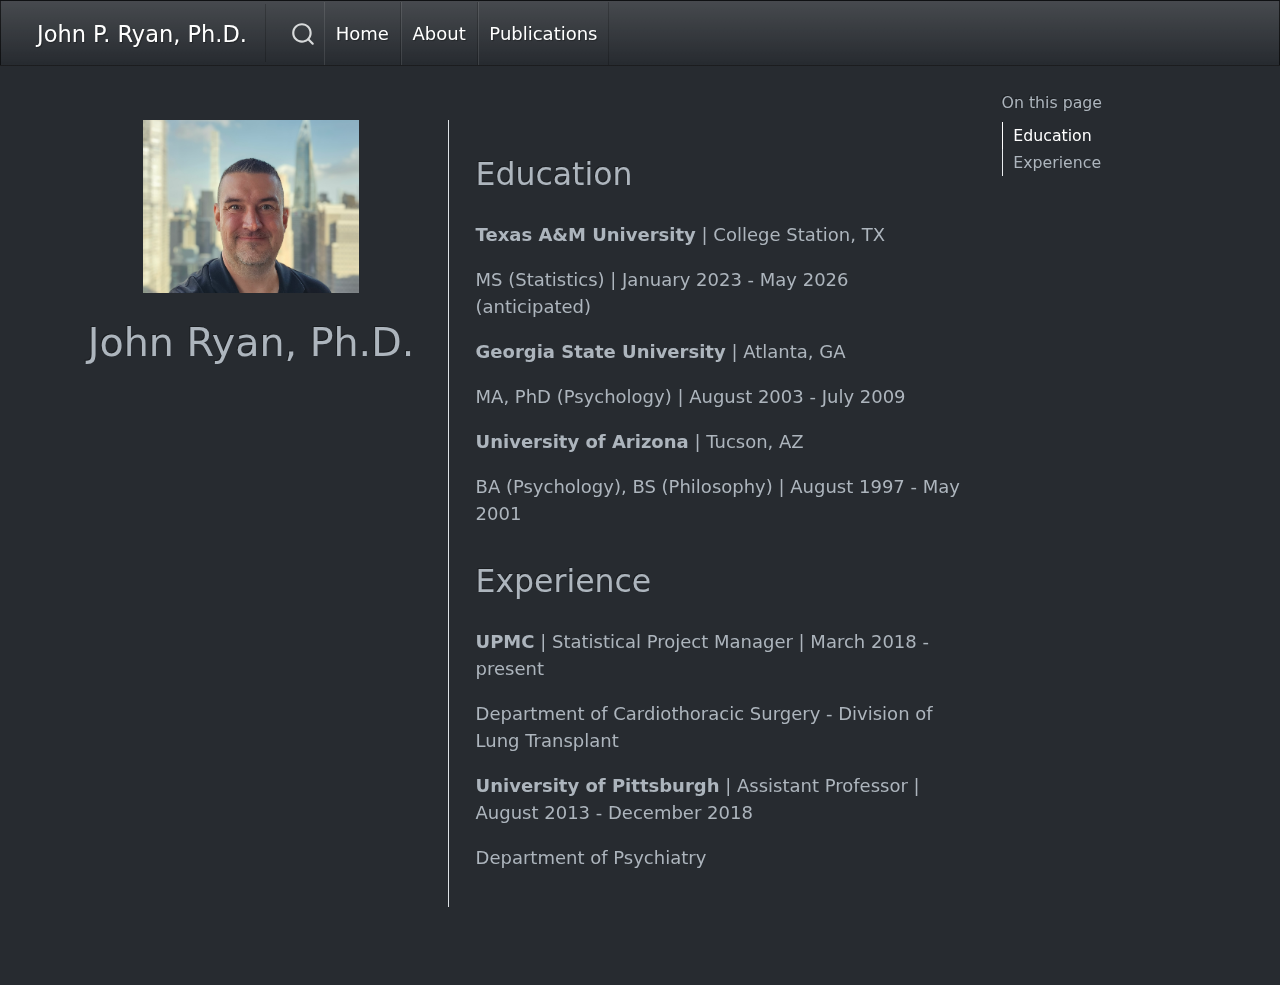
==== commit 817df2a3: "Add files via upload" ====
--- a/docs/index.html
+++ b/docs/index.html
@@ -2,12 +2,12 @@
 <html xmlns="http://www.w3.org/1999/xhtml" lang="en" xml:lang="en"><head>
 
 <meta charset="utf-8">
-<meta name="generator" content="quarto-1.4.549">
+<meta name="generator" content="quarto-1.5.57">
 
 <meta name="viewport" content="width=device-width, initial-scale=1.0, user-scalable=yes">
 
 
-<title>John P. Ryan, Ph.D.&nbsp;- John Ryan, Ph.D.</title>
+<title>John Ryan, Ph.D.&nbsp;– John P. Ryan, Ph.D.</title>
 <style>
 code{white-space: pre-wrap;}
 span.smallcaps{font-variant: small-caps;}
@@ -82,7 +82,7 @@
     </a>
   </div>
             <div id="quarto-search" class="" title="Search"></div>
-          <button class="navbar-toggler" type="button" data-bs-toggle="collapse" data-bs-target="#navbarCollapse" aria-controls="navbarCollapse" aria-expanded="false" aria-label="Toggle navigation" onclick="if (window.quartoToggleHeadroom) { window.quartoToggleHeadroom(); }">
+          <button class="navbar-toggler" type="button" data-bs-toggle="collapse" data-bs-target="#navbarCollapse" aria-controls="navbarCollapse" role="menu" aria-expanded="false" aria-label="Toggle navigation" onclick="if (window.quartoToggleHeadroom) { window.quartoToggleHeadroom(); }">
   <span class="navbar-toggler-icon"></span>
 </button>
           <div class="collapse navbar-collapse" id="navbarCollapse">
@@ -101,7 +101,7 @@
   </li>  
 </ul>
           </div> <!-- /navcollapse -->
-          <div class="quarto-navbar-tools">
+            <div class="quarto-navbar-tools">
 </div>
       </div> <!-- /container-fluid -->
     </nav>
@@ -120,7 +120,7 @@
 </nav>
     </div>
 <!-- main -->
-<div class="quarto-about-trestles content column-page-left">
+<div class="quarto-about-trestles column-page-left">
   <div class="about-entity">
     <img src="headshot.JPG" class="about-image
   rectangle " style="width: 12em;">
@@ -137,7 +137,7 @@
 <section id="education" class="level2">
 <h2 data-anchor-id="education">Education</h2>
 <p><strong>Texas A&amp;M University</strong> | College Station, TX</p>
-<p>MS (Statistics) | January 2023 - present</p>
+<p>MS (Statistics) | January 2023 - May 2026 (anticipated)</p>
 <p><strong>Georgia State University</strong> | Atlanta, GA</p>
 <p>MA, PhD (Psychology) | August 2003 - July 2009</p>
 <p><strong>University of Arizona</strong> | Tucson, AZ</p>
@@ -183,18 +183,7 @@
     }
     return false;
   }
-  const clipboard = new window.ClipboardJS('.code-copy-button', {
-    text: function(trigger) {
-      const codeEl = trigger.previousElementSibling.cloneNode(true);
-      for (const childEl of codeEl.children) {
-        if (isCodeAnnotation(childEl)) {
-          childEl.remove();
-        }
-      }
-      return codeEl.innerText;
-    }
-  });
-  clipboard.on('success', function(e) {
+  const onCopySuccess = function(e) {
     // button target
     const button = e.trigger;
     // don't keep focus
@@ -226,7 +215,47 @@
     }, 1000);
     // clear code selection
     e.clearSelection();
+  }
+  const getTextToCopy = function(trigger) {
+      const codeEl = trigger.previousElementSibling.cloneNode(true);
+      for (const childEl of codeEl.children) {
+        if (isCodeAnnotation(childEl)) {
+          childEl.remove();
+        }
+      }
+      return codeEl.innerText;
+  }
+  const clipboard = new window.ClipboardJS('.code-copy-button:not([data-in-quarto-modal])', {
+    text: getTextToCopy
   });
+  clipboard.on('success', onCopySuccess);
+  if (window.document.getElementById('quarto-embedded-source-code-modal')) {
+    // For code content inside modals, clipBoardJS needs to be initialized with a container option
+    // TODO: Check when it could be a function (https://github.com/zenorocha/clipboard.js/issues/860)
+    const clipboardModal = new window.ClipboardJS('.code-copy-button[data-in-quarto-modal]', {
+      text: getTextToCopy,
+      container: window.document.getElementById('quarto-embedded-source-code-modal')
+    });
+    clipboardModal.on('success', onCopySuccess);
+  }
+    var localhostRegex = new RegExp(/^(?:http|https):\/\/localhost\:?[0-9]*\//);
+    var mailtoRegex = new RegExp(/^mailto:/);
+      var filterRegex = new RegExp('/' + window.location.host + '/');
+    var isInternal = (href) => {
+        return filterRegex.test(href) || localhostRegex.test(href) || mailtoRegex.test(href);
+    }
+    // Inspect non-navigation links and adorn them if external
+ 	var links = window.document.querySelectorAll('a[href]:not(.nav-link):not(.navbar-brand):not(.toc-action):not(.sidebar-link):not(.sidebar-item-toggle):not(.pagination-link):not(.no-external):not([aria-hidden]):not(.dropdown-item):not(.quarto-navigation-tool):not(.about-link)');
+    for (var i=0; i<links.length; i++) {
+      const link = links[i];
+      if (!isInternal(link.href)) {
+        // undo the damage that might have been done by quarto-nav.js in the case of
+        // links that we want to consider external
+        if (link.dataset.originalHref !== undefined) {
+          link.href = link.dataset.originalHref;
+        }
+      }
+    }
   function tippyHover(el, contentFn, onTriggerFn, onUntriggerFn) {
     const config = {
       allowHTML: true,
@@ -261,7 +290,11 @@
       try { href = new URL(href).hash; } catch {}
       const id = href.replace(/^#\/?/, "");
       const note = window.document.getElementById(id);
-      return note.innerHTML;
+      if (note) {
+        return note.innerHTML;
+      } else {
+        return "";
+      }
     });
   }
   const xrefs = window.document.querySelectorAll('a.quarto-xref');
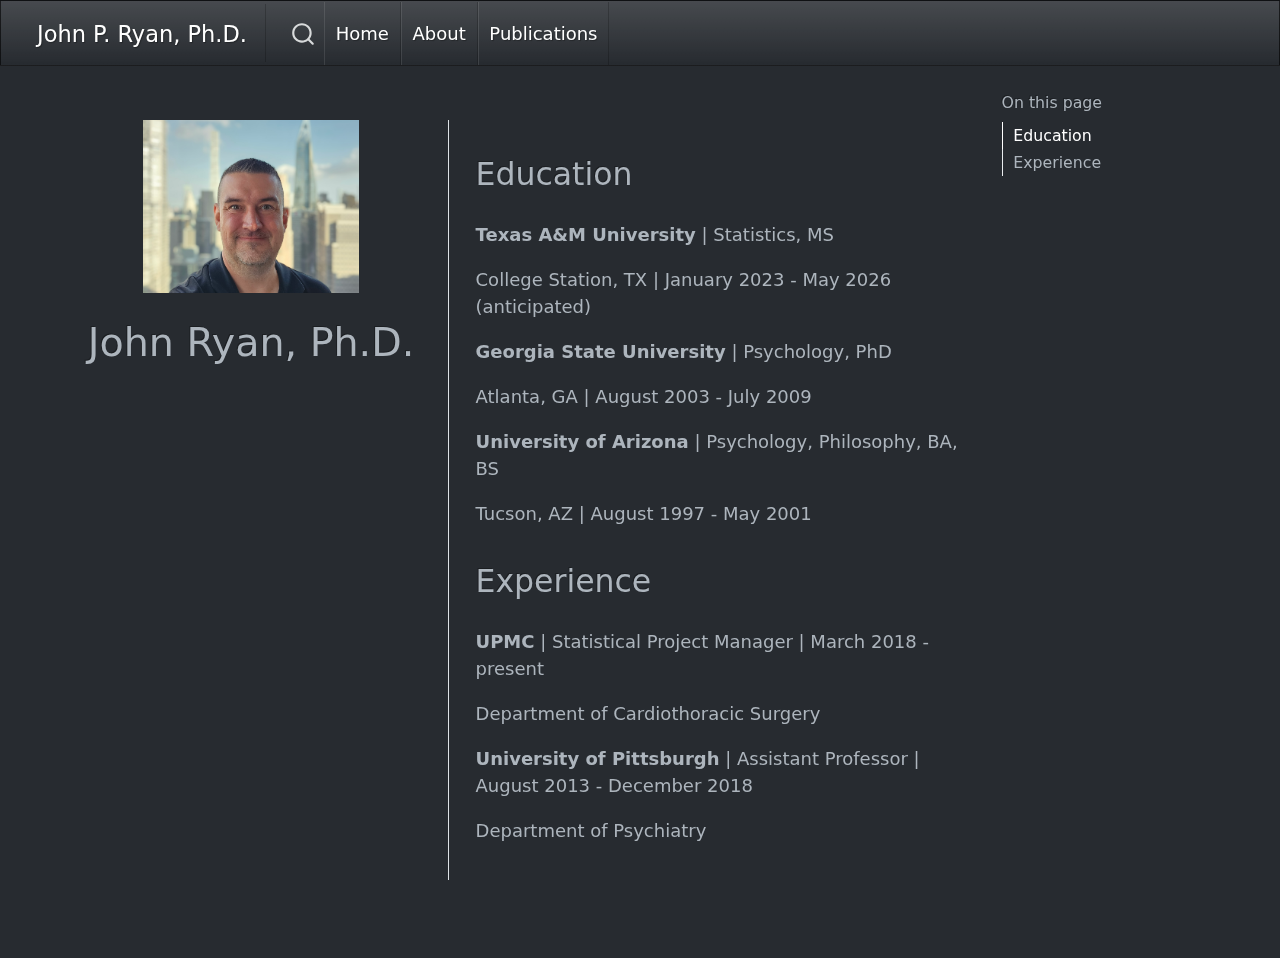
==== commit 3fb4dd9a: "Add files via upload" ====
--- a/docs/index.html
+++ b/docs/index.html
@@ -2,12 +2,12 @@
 <html xmlns="http://www.w3.org/1999/xhtml" lang="en" xml:lang="en"><head>
 
 <meta charset="utf-8">
-<meta name="generator" content="quarto-1.5.57">
+<meta name="generator" content="quarto-1.4.549">
 
 <meta name="viewport" content="width=device-width, initial-scale=1.0, user-scalable=yes">
 
 
-<title>John Ryan, Ph.D.&nbsp;– John P. Ryan, Ph.D.</title>
+<title>John P. Ryan, Ph.D.&nbsp;- John Ryan, Ph.D.</title>
 <style>
 code{white-space: pre-wrap;}
 span.smallcaps{font-variant: small-caps;}
@@ -82,7 +82,7 @@
     </a>
   </div>
             <div id="quarto-search" class="" title="Search"></div>
-          <button class="navbar-toggler" type="button" data-bs-toggle="collapse" data-bs-target="#navbarCollapse" aria-controls="navbarCollapse" role="menu" aria-expanded="false" aria-label="Toggle navigation" onclick="if (window.quartoToggleHeadroom) { window.quartoToggleHeadroom(); }">
+          <button class="navbar-toggler" type="button" data-bs-toggle="collapse" data-bs-target="#navbarCollapse" aria-controls="navbarCollapse" aria-expanded="false" aria-label="Toggle navigation" onclick="if (window.quartoToggleHeadroom) { window.quartoToggleHeadroom(); }">
   <span class="navbar-toggler-icon"></span>
 </button>
           <div class="collapse navbar-collapse" id="navbarCollapse">
@@ -101,7 +101,7 @@
   </li>  
 </ul>
           </div> <!-- /navcollapse -->
-            <div class="quarto-navbar-tools">
+          <div class="quarto-navbar-tools">
 </div>
       </div> <!-- /container-fluid -->
     </nav>
@@ -120,7 +120,7 @@
 </nav>
     </div>
 <!-- main -->
-<div class="quarto-about-trestles column-page-left">
+<div class="quarto-about-trestles content column-page-left">
   <div class="about-entity">
     <img src="headshot.JPG" class="about-image
   rectangle " style="width: 12em;">
@@ -136,17 +136,17 @@
 
 <section id="education" class="level2">
 <h2 data-anchor-id="education">Education</h2>
-<p><strong>Texas A&amp;M University</strong> | College Station, TX</p>
-<p>MS (Statistics) | January 2023 - May 2026 (anticipated)</p>
-<p><strong>Georgia State University</strong> | Atlanta, GA</p>
-<p>MA, PhD (Psychology) | August 2003 - July 2009</p>
-<p><strong>University of Arizona</strong> | Tucson, AZ</p>
-<p>BA (Psychology), BS (Philosophy) | August 1997 - May 2001</p>
+<p><strong>Texas A&amp;M University</strong> | Statistics, MS</p>
+<p>College Station, TX | January 2023 - May 2026 (anticipated)</p>
+<p><strong>Georgia State University</strong> | Psychology, PhD</p>
+<p>Atlanta, GA | August 2003 - July 2009</p>
+<p><strong>University of Arizona</strong> | Psychology, Philosophy, BA, BS</p>
+<p>Tucson, AZ | August 1997 - May 2001</p>
 </section>
 <section id="experience" class="level2">
 <h2 data-anchor-id="experience">Experience</h2>
 <p><strong>UPMC</strong> | Statistical Project Manager | March 2018 - present</p>
-<p>Department of Cardiothoracic Surgery - Division of Lung Transplant</p>
+<p>Department of Cardiothoracic Surgery</p>
 <p><strong>University of Pittsburgh</strong> | Assistant Professor | August 2013 - December 2018</p>
 <p>Department of Psychiatry</p>
 
@@ -183,7 +183,18 @@
     }
     return false;
   }
-  const onCopySuccess = function(e) {
+  const clipboard = new window.ClipboardJS('.code-copy-button', {
+    text: function(trigger) {
+      const codeEl = trigger.previousElementSibling.cloneNode(true);
+      for (const childEl of codeEl.children) {
+        if (isCodeAnnotation(childEl)) {
+          childEl.remove();
+        }
+      }
+      return codeEl.innerText;
+    }
+  });
+  clipboard.on('success', function(e) {
     // button target
     const button = e.trigger;
     // don't keep focus
@@ -215,47 +226,7 @@
     }, 1000);
     // clear code selection
     e.clearSelection();
-  }
-  const getTextToCopy = function(trigger) {
-      const codeEl = trigger.previousElementSibling.cloneNode(true);
-      for (const childEl of codeEl.children) {
-        if (isCodeAnnotation(childEl)) {
-          childEl.remove();
-        }
-      }
-      return codeEl.innerText;
-  }
-  const clipboard = new window.ClipboardJS('.code-copy-button:not([data-in-quarto-modal])', {
-    text: getTextToCopy
   });
-  clipboard.on('success', onCopySuccess);
-  if (window.document.getElementById('quarto-embedded-source-code-modal')) {
-    // For code content inside modals, clipBoardJS needs to be initialized with a container option
-    // TODO: Check when it could be a function (https://github.com/zenorocha/clipboard.js/issues/860)
-    const clipboardModal = new window.ClipboardJS('.code-copy-button[data-in-quarto-modal]', {
-      text: getTextToCopy,
-      container: window.document.getElementById('quarto-embedded-source-code-modal')
-    });
-    clipboardModal.on('success', onCopySuccess);
-  }
-    var localhostRegex = new RegExp(/^(?:http|https):\/\/localhost\:?[0-9]*\//);
-    var mailtoRegex = new RegExp(/^mailto:/);
-      var filterRegex = new RegExp('/' + window.location.host + '/');
-    var isInternal = (href) => {
-        return filterRegex.test(href) || localhostRegex.test(href) || mailtoRegex.test(href);
-    }
-    // Inspect non-navigation links and adorn them if external
- 	var links = window.document.querySelectorAll('a[href]:not(.nav-link):not(.navbar-brand):not(.toc-action):not(.sidebar-link):not(.sidebar-item-toggle):not(.pagination-link):not(.no-external):not([aria-hidden]):not(.dropdown-item):not(.quarto-navigation-tool):not(.about-link)');
-    for (var i=0; i<links.length; i++) {
-      const link = links[i];
-      if (!isInternal(link.href)) {
-        // undo the damage that might have been done by quarto-nav.js in the case of
-        // links that we want to consider external
-        if (link.dataset.originalHref !== undefined) {
-          link.href = link.dataset.originalHref;
-        }
-      }
-    }
   function tippyHover(el, contentFn, onTriggerFn, onUntriggerFn) {
     const config = {
       allowHTML: true,
@@ -290,11 +261,7 @@
       try { href = new URL(href).hash; } catch {}
       const id = href.replace(/^#\/?/, "");
       const note = window.document.getElementById(id);
-      if (note) {
-        return note.innerHTML;
-      } else {
-        return "";
-      }
+      return note.innerHTML;
     });
   }
   const xrefs = window.document.querySelectorAll('a.quarto-xref');
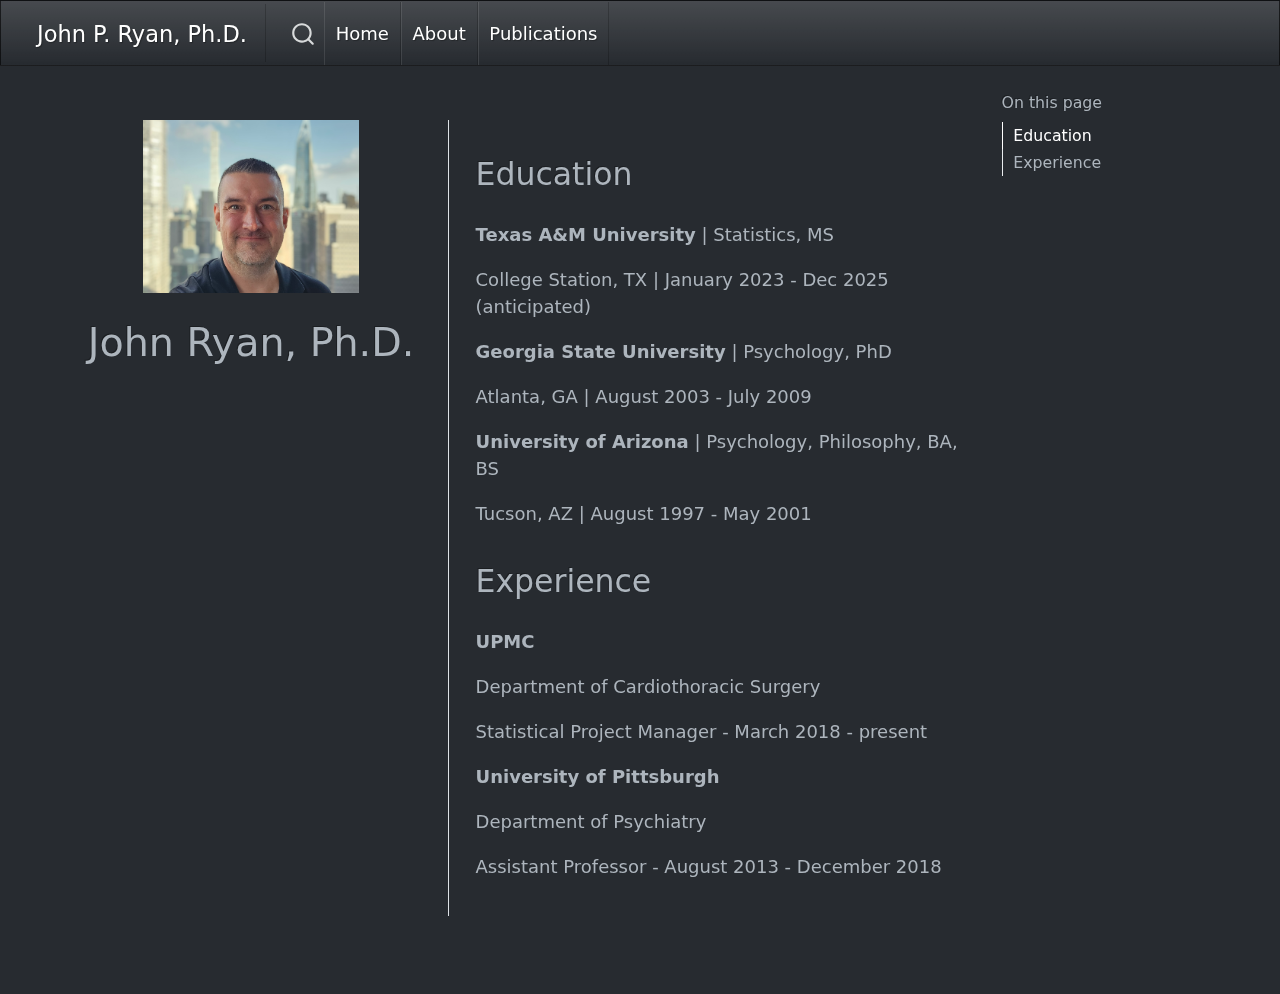
==== commit 3647369d: "Add files via upload" ====
--- a/docs/index.html
+++ b/docs/index.html
@@ -137,7 +137,7 @@
 <section id="education" class="level2">
 <h2 data-anchor-id="education">Education</h2>
 <p><strong>Texas A&amp;M University</strong> | Statistics, MS</p>
-<p>College Station, TX | January 2023 - May 2026 (anticipated)</p>
+<p>College Station, TX | January 2023 - Dec 2025 (anticipated)</p>
 <p><strong>Georgia State University</strong> | Psychology, PhD</p>
 <p>Atlanta, GA | August 2003 - July 2009</p>
 <p><strong>University of Arizona</strong> | Psychology, Philosophy, BA, BS</p>
@@ -145,10 +145,12 @@
 </section>
 <section id="experience" class="level2">
 <h2 data-anchor-id="experience">Experience</h2>
-<p><strong>UPMC</strong> | Statistical Project Manager | March 2018 - present</p>
+<p><strong>UPMC</strong></p>
 <p>Department of Cardiothoracic Surgery</p>
-<p><strong>University of Pittsburgh</strong> | Assistant Professor | August 2013 - December 2018</p>
+<p>Statistical Project Manager - March 2018 - present</p>
+<p><strong>University of Pittsburgh</strong></p>
 <p>Department of Psychiatry</p>
+<p>Assistant Professor - August 2013 - December 2018</p>
 
 
 </section>
